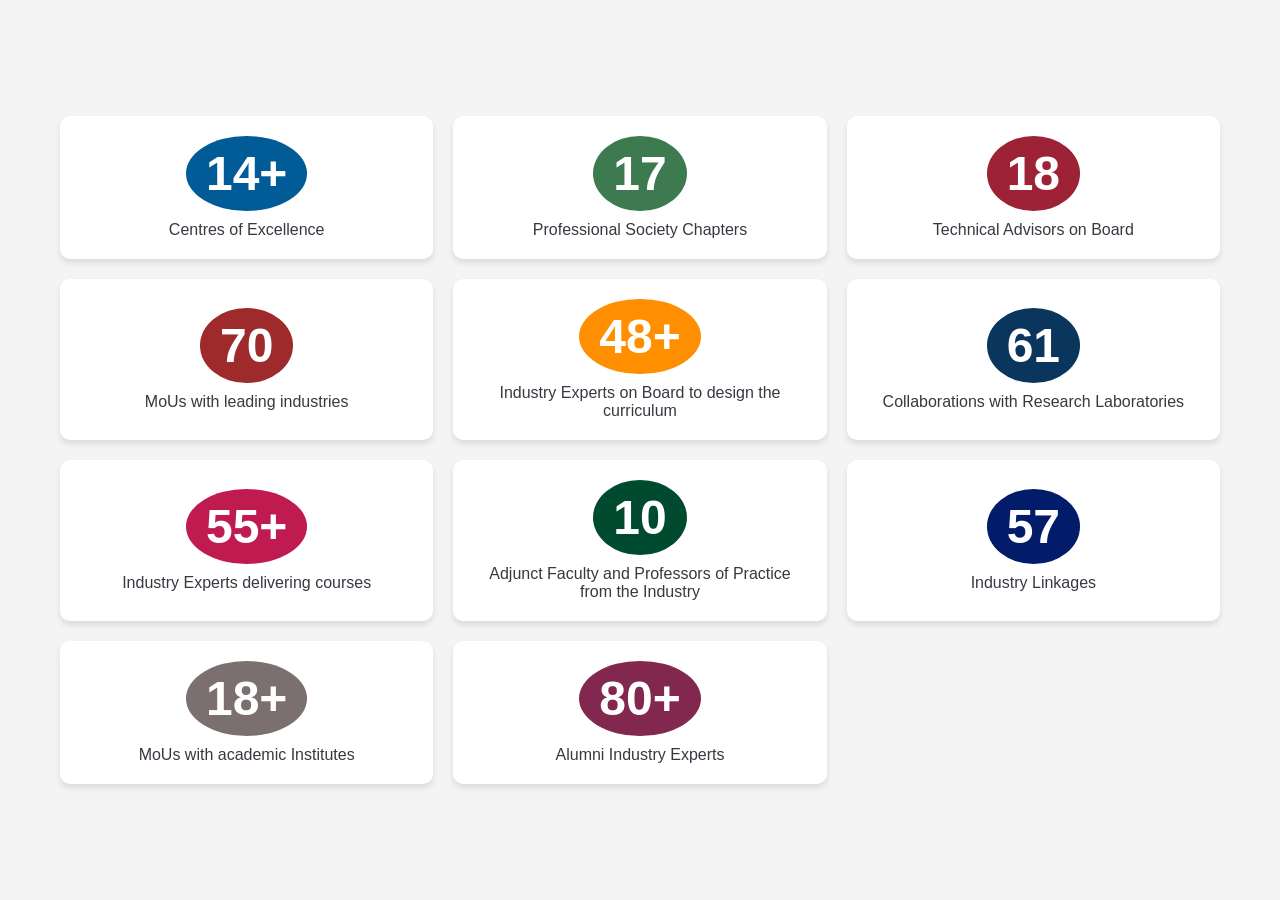
==== test.html @ cb40d7a3 "first commit" ====
<!DOCTYPE html>
<html lang="en">
<head>
    <meta charset="UTF-8">
    <meta name="viewport" content="width=device-width, initial-scale=1.0">
    <title>Industry Information Layout</title>
    <link rel="stylesheet" href="styles.css">


    <style>
* {
    box-sizing: border-box;
    margin: 0;
    padding: 0;
}

body {
    font-family: Arial, sans-serif;
    background-color: #f4f4f4;
    display: flex;
    justify-content: center;
    align-items: center;
    height: 100vh;
}

.container {
    display: grid;
    grid-template-columns: repeat(3, 1fr);
    gap: 20px;
    max-width: 1200px;
    width: 100%;
    padding: 20px;
}

.box {
    display: flex;
    flex-direction: column;
    justify-content: center;
    align-items: center;
    background-color: #fff;
    border-radius: 10px;
    padding: 20px;
    text-align: center;
    box-shadow: 0 4px 6px rgba(0, 0, 0, 0.1);
}

.number {
    font-size: 3rem;
    font-weight: bold;
    color: #fff;
    background-color: #343a40;
    padding: 10px 20px;
    border-radius: 50%;
    margin-bottom: 10px;
}

.label {
    font-size: 1rem;
    color: #343a40;
}

.box-1 .number { background-color: #005b96; }
.box-2 .number { background-color: #3e7a4f; }
.box-3 .number { background-color: #9d2235; }
.box-4 .number { background-color: #9e2a2b; }
.box-5 .number { background-color: #ff8f00; }
.box-6 .number { background-color: #0a365d; }
.box-7 .number { background-color: #bf1b50; }
.box-8 .number { background-color: #004a2f; }
.box-9 .number { background-color: #031c6a; }
.box-10 .number { background-color: #7b6f6f; }
.box-11 .number { background-color: #82274d; }

@media (max-width: 768px) {
    .container {
        grid-template-columns: repeat(2, 1fr);
    }
}

@media (max-width: 480px) {
    .container {
        grid-template-columns: 1fr;
    }
}




    </style>
</head>
<body>
    <div class="container">
        <div class="box box-1">
            <div class="number">14+</div>
            <div class="label">Centres of Excellence</div>
        </div>
        <div class="box box-2">
            <div class="number">17</div>
            <div class="label">Professional Society Chapters</div>
        </div>
        <div class="box box-3">
            <div class="number">18</div>
            <div class="label">Technical Advisors on Board</div>
        </div>
        <div class="box box-4">
            <div class="number">70</div>
            <div class="label">MoUs with leading industries</div>
        </div>
        <div class="box box-5">
            <div class="number">48+</div>
            <div class="label">Industry Experts on Board to design the curriculum</div>
        </div>
        <div class="box box-6">
            <div class="number">61</div>
            <div class="label">Collaborations with Research Laboratories</div>
        </div>
        <div class="box box-7">
            <div class="number">55+</div>
            <div class="label">Industry Experts delivering courses</div>
        </div>
        <div class="box box-8">
            <div class="number">10</div>
            <div class="label">Adjunct Faculty and Professors of Practice from the Industry</div>
        </div>
        <div class="box box-9">
            <div class="number">57</div>
            <div class="label">Industry Linkages</div>
        </div>
        <div class="box box-10">
            <div class="number">18+</div>
            <div class="label">MoUs with academic Institutes</div>
        </div>
        <div class="box box-11">
            <div class="number">80+</div>
            <div class="label">Alumni Industry Experts</div>
        </div>
    </div>
</body>
</html>
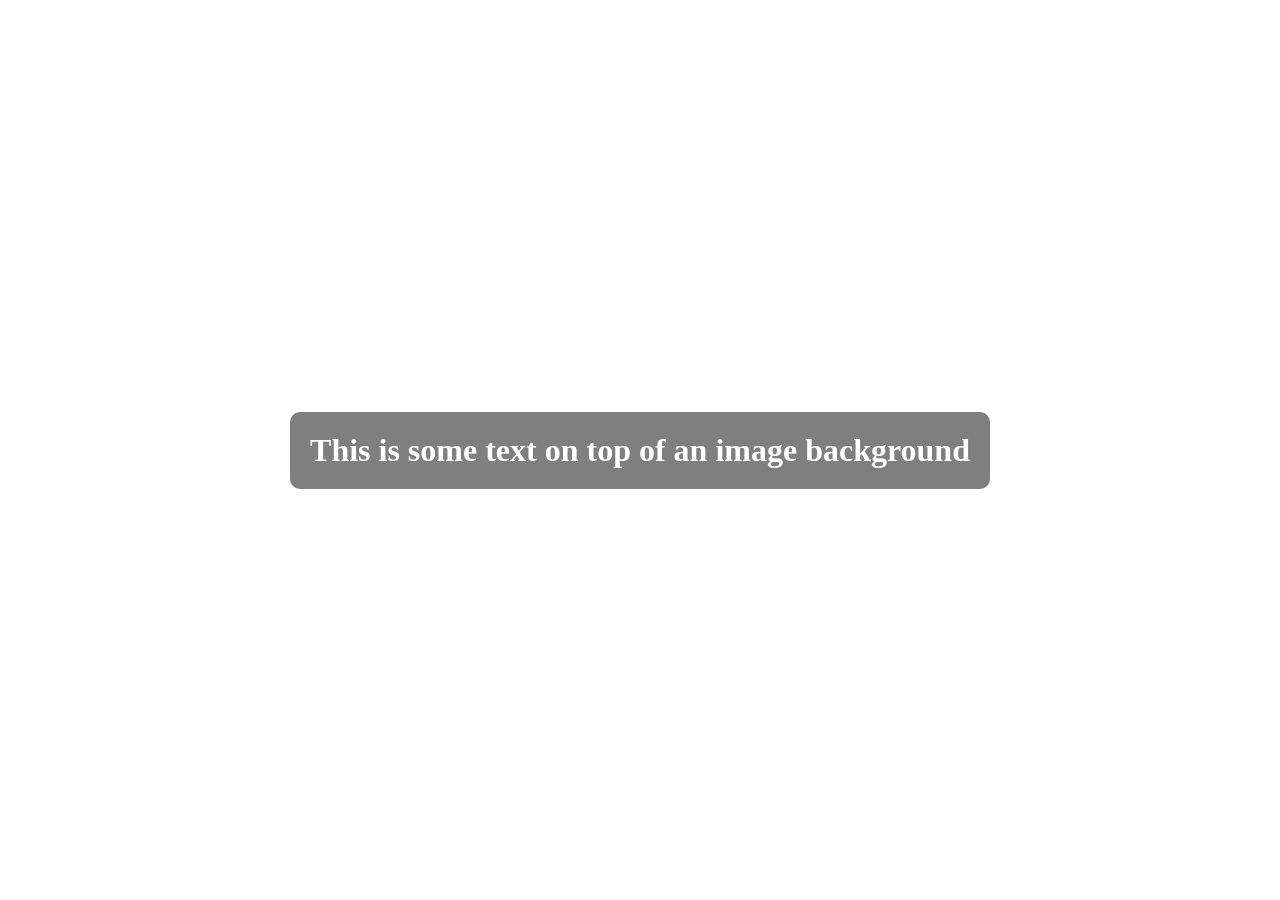
==== commit 6e46c217: "6th commit" ====
--- a/test.html
+++ b/test.html
@@ -1,139 +1,65 @@
 <!DOCTYPE html>
 <html lang="en">
 <head>
-    <meta charset="UTF-8">
-    <meta name="viewport" content="width=device-width, initial-scale=1.0">
-    <title>Industry Information Layout</title>
-    <link rel="stylesheet" href="styles.css">
+  <meta charset="UTF-8">
+  <meta name="viewport" content="width=device-width, initial-scale=1.0">
+  <title>Responsive Image Background with Text</title>
+  <style>
+    /* Basic Reset to Remove White Space */
+    * {
+      margin: 0;
+      padding: 0;
+      box-sizing: border-box;
+    }
 
+    html, body {
+      height: 100%; /* Ensure the page fills the entire height */
+      width: 100%;  /* Ensure the page fills the entire width */
+    }
 
-    <style>
-* {
-    box-sizing: border-box;
-    margin: 0;
-    padding: 0;
-}
+    /* Unique Container Style */
+    .unique-image-container {
+      position: relative;
+      width: 100vw;  /* 100% viewport width */
+      height: 100vh; /* 100% viewport height */
+      background-image: url('img/about/Campus\ Sky.jpg'); /* Use your uploaded image */
+      background-size: cover;  /* Make sure the image covers the entire container */
+      background-position: center; /* Center the image */
+      display: flex;
+      justify-content: center;
+      align-items: center;
+      color: white;
+    }
 
-body {
-    font-family: Arial, sans-serif;
-    background-color: #f4f4f4;
-    display: flex;
-    justify-content: center;
-    align-items: center;
-    height: 100vh;
-}
+    /* Unique Text Style */
+    .unique-text-overlay {
+      font-size: 2rem;
+      font-weight: bold;
+      text-align: center;
+      background-color: rgba(0, 0, 0, 0.5); /* Optional: Adds a dark background to make text readable */
+      padding: 20px;
+      border-radius: 10px;
+    }
 
-.container {
-    display: grid;
-    grid-template-columns: repeat(3, 1fr);
-    gap: 20px;
-    max-width: 1200px;
-    width: 100%;
-    padding: 20px;
-}
+    /* Responsive Text Size for Smaller Screens */
+    @media (max-width: 768px) {
+      .unique-text-overlay {
+        font-size: 1.5rem;
+      }
+    }
 
-.box {
-    display: flex;
-    flex-direction: column;
-    justify-content: center;
-    align-items: center;
-    background-color: #fff;
-    border-radius: 10px;
-    padding: 20px;
-    text-align: center;
-    box-shadow: 0 4px 6px rgba(0, 0, 0, 0.1);
-}
-
-.number {
-    font-size: 3rem;
-    font-weight: bold;
-    color: #fff;
-    background-color: #343a40;
-    padding: 10px 20px;
-    border-radius: 50%;
-    margin-bottom: 10px;
-}
-
-.label {
-    font-size: 1rem;
-    color: #343a40;
-}
-
-.box-1 .number { background-color: #005b96; }
-.box-2 .number { background-color: #3e7a4f; }
-.box-3 .number { background-color: #9d2235; }
-.box-4 .number { background-color: #9e2a2b; }
-.box-5 .number { background-color: #ff8f00; }
-.box-6 .number { background-color: #0a365d; }
-.box-7 .number { background-color: #bf1b50; }
-.box-8 .number { background-color: #004a2f; }
-.box-9 .number { background-color: #031c6a; }
-.box-10 .number { background-color: #7b6f6f; }
-.box-11 .number { background-color: #82274d; }
-
-@media (max-width: 768px) {
-    .container {
-        grid-template-columns: repeat(2, 1fr);
+    @media (max-width: 480px) {
+      .unique-text-overlay {
+        font-size: 1rem;
+      }
     }
-}
-
-@media (max-width: 480px) {
-    .container {
-        grid-template-columns: 1fr;
-    }
-}
-
-
-
-
-    </style>
+  </style>
 </head>
 <body>
-    <div class="container">
-        <div class="box box-1">
-            <div class="number">14+</div>
-            <div class="label">Centres of Excellence</div>
-        </div>
-        <div class="box box-2">
-            <div class="number">17</div>
-            <div class="label">Professional Society Chapters</div>
-        </div>
-        <div class="box box-3">
-            <div class="number">18</div>
-            <div class="label">Technical Advisors on Board</div>
-        </div>
-        <div class="box box-4">
-            <div class="number">70</div>
-            <div class="label">MoUs with leading industries</div>
-        </div>
-        <div class="box box-5">
-            <div class="number">48+</div>
-            <div class="label">Industry Experts on Board to design the curriculum</div>
-        </div>
-        <div class="box box-6">
-            <div class="number">61</div>
-            <div class="label">Collaborations with Research Laboratories</div>
-        </div>
-        <div class="box box-7">
-            <div class="number">55+</div>
-            <div class="label">Industry Experts delivering courses</div>
-        </div>
-        <div class="box box-8">
-            <div class="number">10</div>
-            <div class="label">Adjunct Faculty and Professors of Practice from the Industry</div>
-        </div>
-        <div class="box box-9">
-            <div class="number">57</div>
-            <div class="label">Industry Linkages</div>
-        </div>
-        <div class="box box-10">
-            <div class="number">18+</div>
-            <div class="label">MoUs with academic Institutes</div>
-        </div>
-        <div class="box box-11">
-            <div class="number">80+</div>
-            <div class="label">Alumni Industry Experts</div>
-        </div>
+  <div class="unique-image-container">
+    <div class="unique-text-overlay">
+      This is some text on top of an image background
     </div>
+  </div>
 </body>
 </html>
